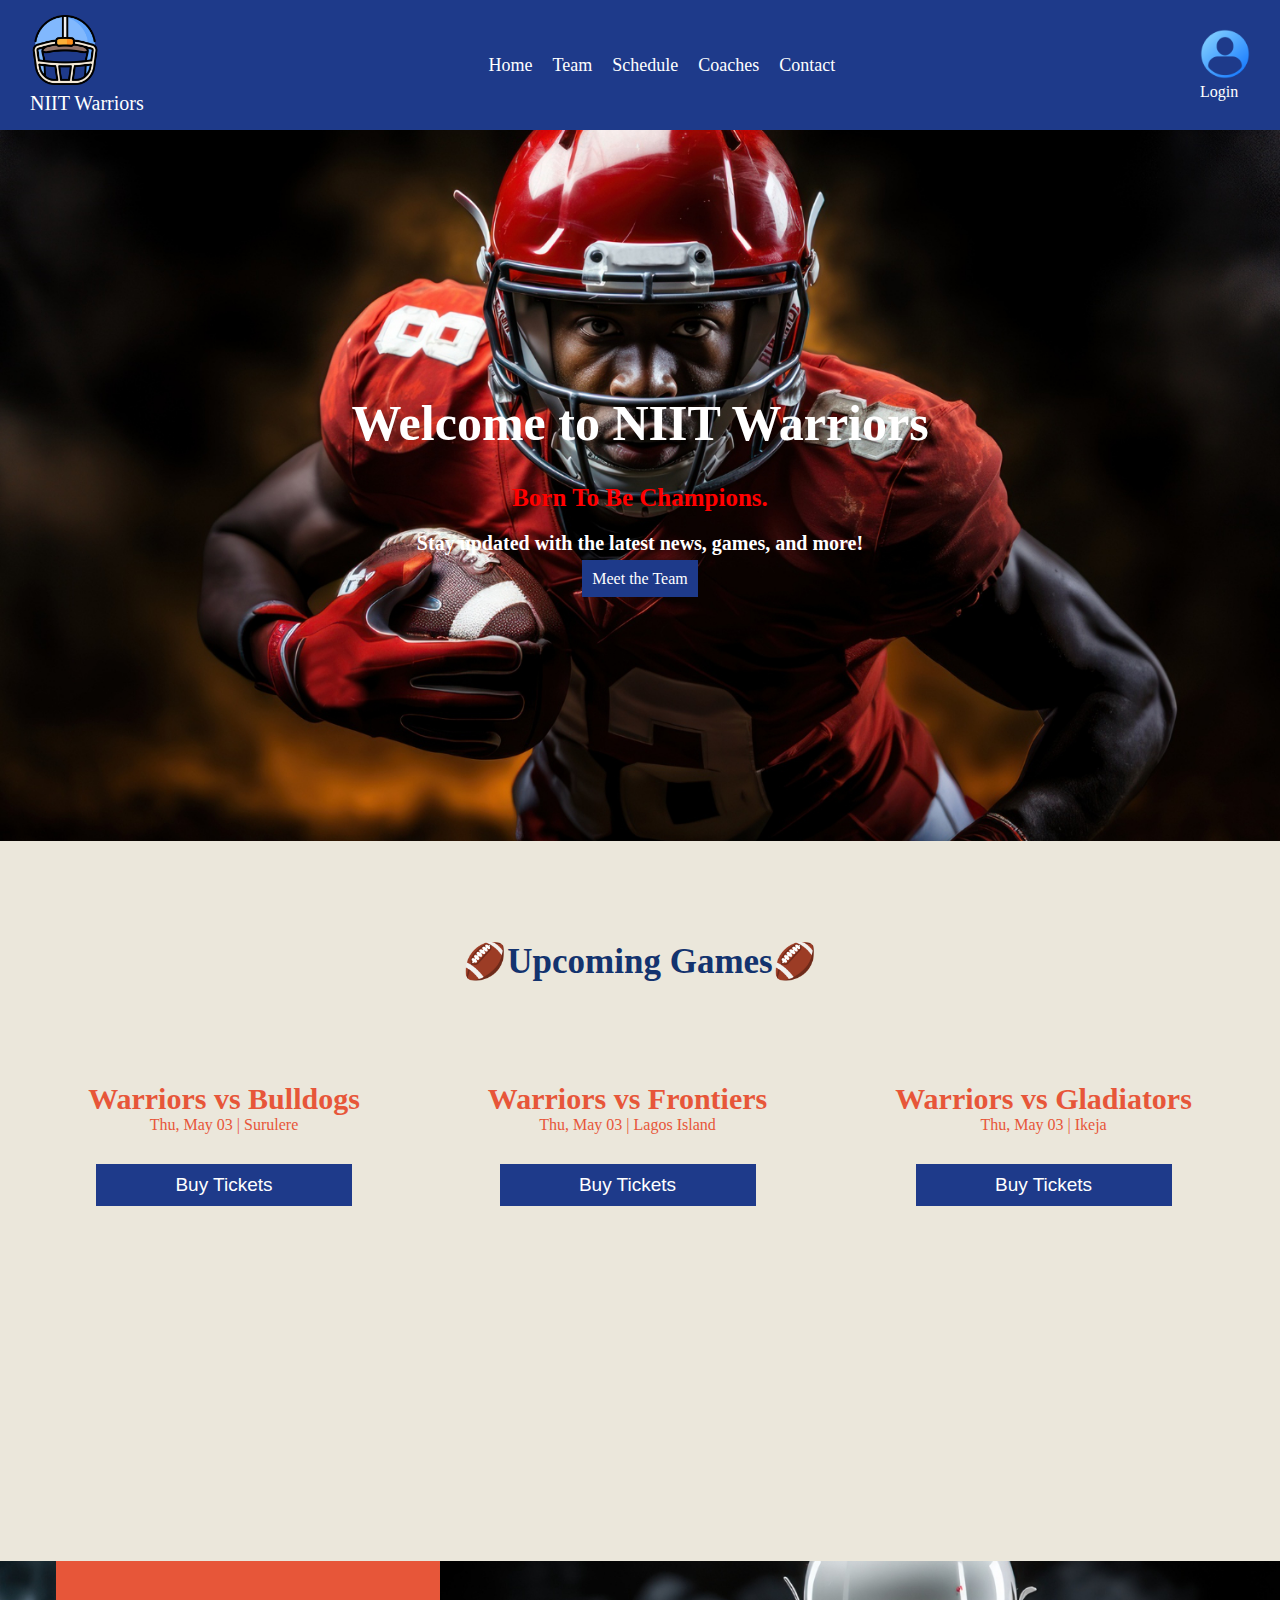
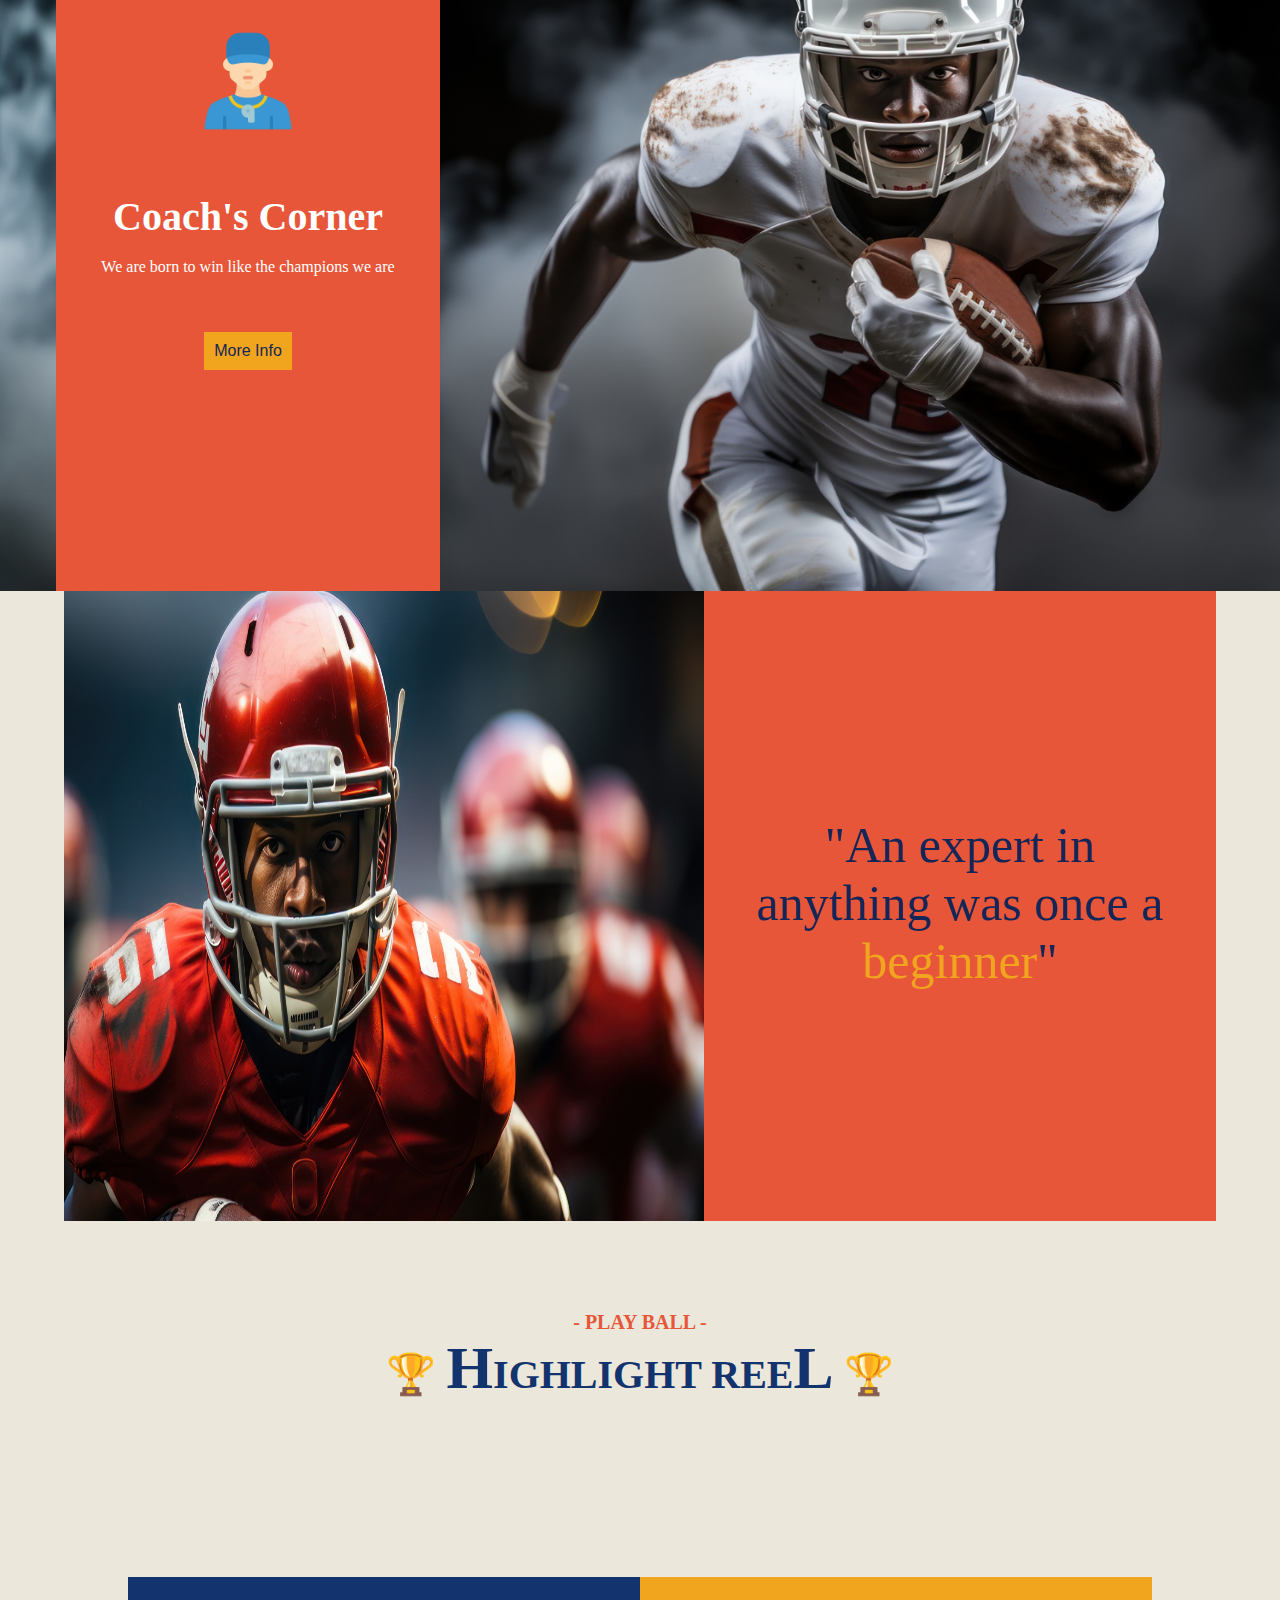
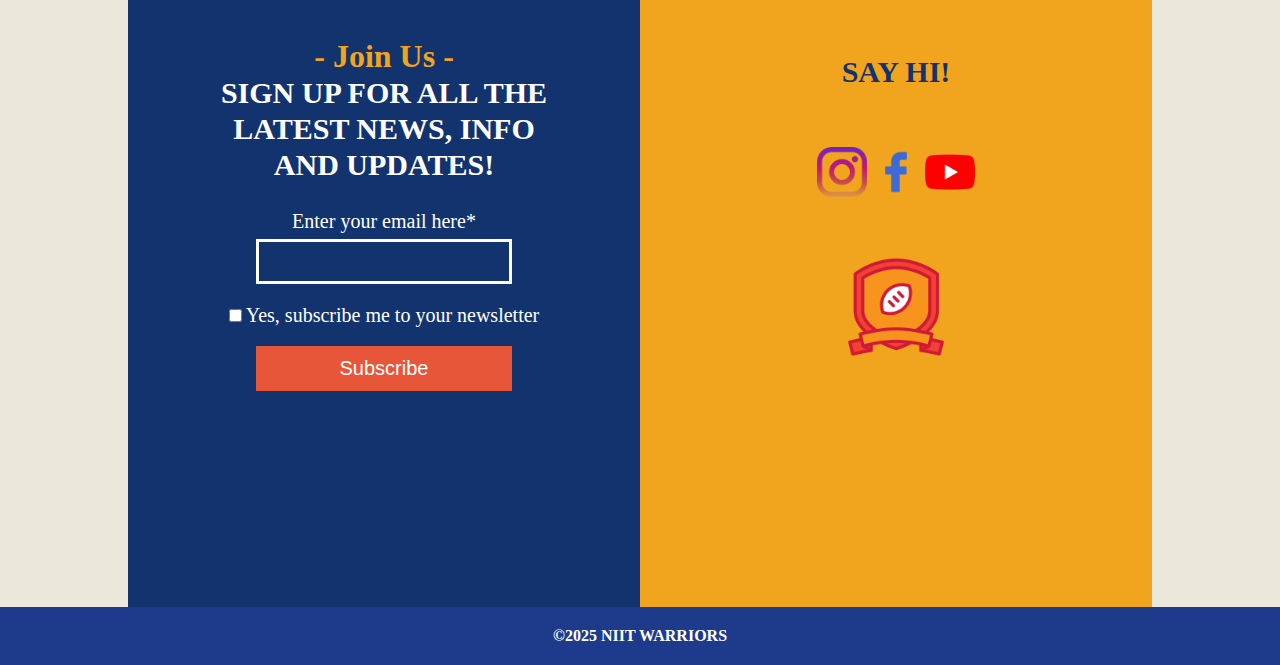
==== index.html @ 0acc8f18 "Add files via upload" ====
<!DOCTYPE html>
<html>
<head>
    <meta charset='utf-8'>
    <meta http-equiv='X-UA-Compatible' content='IE=edge'>
    <title>NIIt Warriors</title>
    <meta name='viewport' content='width=device-width, initial-scale=1'>
    <link rel="shortcut icon" href="images/football-helmet.png" type="image/x-icon">
    <link rel='stylesheet' type='text/css' media='screen' href='css/style.css'>
    <script src='main.js'></script>
</head>
<body>
    <nav class="navbar">
        <div class="logo">
            <a href="index.html"><img src="images/football-helmet.png" alt="logo" style="width: 70px;"></a> 
            <br>
            <p>NIIT Warriors</p> 
        </div>
        <ul class="nav-links">
            <li><a href="index.html">Home</a></li>
            <li><a href="teams.html">Team</a></li>
            <li><a href="schedule.html">Schedule</a></li>
            <li><a href="coach.html">Coaches</a></li>
            <li><a href="contact.html">Contact</a></li>
        </ul>
        <div class="search-bar">
            <!-- <input type="text" placeholder="Search..."> -->
            <img src="images/user (1).png" alt="login" style="width: 50px;">
            <p>Login</p>
        </div>
    </nav>

    <!-- <div>
        <img src="images/amefootball1.jpg" alt="football" style="width: 100%;">
    </div> -->

    <section class="hero">
        <div class="hero-text">
            <h1>Welcome to NIIT Warriors</h1>
            <p> <span>Born To Be Champions.</span> <br> Stay updated with the latest news, games, and more!</p>
            <a href="teams.html" class="btn">Meet the Team</a>
        </div>
    </section>

    <section class="upcoming-games">
            <h1>🏈Upcoming Games🏈</h1>
            <div class="games">
                <div class="game1">
                 <h1>Warriors vs Bulldogs</h1>
                <p>Thu, May 03 | Surulere</p>
                <button class="tkt-btn">Buy Tickets</button>
                </div>
                <div class="game2">
                 <h1>Warriors vs Frontiers</h1>
                <p>Thu, May 03 | Lagos Island</p>
                <button class="tkt-btn">Buy Tickets</button>
                </div>
                <div class="game3">
                 <h1>Warriors vs Gladiators</h1>
                <p>Thu, May 03 | Ikeja</p>
                <button class="tkt-btn">Buy Tickets</button>
                </div>
            </div>
    </section>

    <section class="coach-corner">
        <div class="coach">
            <img src="/images/coach.png" alt="coach" style="width: 100px;">
            <h1>Coach's Corner</h1>
            <p>We are born to win like the champions we are</p>
            <a href="coach.html"><button class="coach-btn">More Info</button></a>
        </div>
    </section>

    <section class="coach-container">
        <img src="/images/amefootball2.jpg" alt="coach" style="width: 50vw; max-width: 100%;">
        <div class="c-text">
            "An expert in <br> anything was once a <br> <span>beginner</span>"
        </div>
    </section>

    <section class="video-section">
        <h1>- PLAY BALL -</h1>
        <h2>🏆 <span>H</span>IGHLIGHT REE<span>L</span> 🏆</h2>
        <video src="footballvid.mp4" autoplay loop style="width: 80vw; border: none; margin-top: 20px;"></video>
    </section>

    <section class="newsletter">
        <div class="join-us">
            <h1>- Join Us -</h1>
            <h2>SIGN UP FOR ALL THE <br> LATEST NEWS, INFO <br> AND UPDATES!</h2>
              <br>
              <div class="email">
                <label for="email">Enter your email here*</label> <br>
            <input type="email" name="email" id="email">
              </div>
            <br>
            <div>
                 <input type="checkbox" name="newsletter" id="newsletter">
            <label for="newsletter">Yes, subscribe me to your newsletter</label>
            </div>
           
            <br>
            <button class="subscribe-btn">Subscribe</button>
        </div>

        <div class="socials">
            <h1>SAY HI!</h1>
            <!-- <img src="/images/ig.webp" alt="ig"> -->
             <div class="icons">
                <img src="/images/instagram.png" alt="instagram" style="width: 50px;">
                <img src="/images/facebook.png" alt="facebook" style="width: 50px;">
                <img src="/images/youtube.png" alt="youtube" style="width: 50px;">
             </div>

             <img src="/images/football.png" alt="football" style="width: 100px;">
        </div>
    </section>

    <footer class="home-footer">
        &copy;2025 NIIT WARRIORS
    </footer>
</body>
</html>
---- css/style.css ----
* {
    margin: 0;
    padding: 0;
    box-sizing: border-box;
}

/* Navbar styling */
.navbar {
    background-color: #1E3A8A; /* Deep blue color for the navbar */
    padding: 15px 30px;
    display: flex;
    justify-content: space-between;
    align-items: center;
    position: sticky;
    top: 0;
    z-index: 1000;
}

.navbar .logo a {
    color: #fff;
    font-size: 28px;
    font-weight: bold;
    text-decoration: none;
    letter-spacing: 2px;
}

.logo p {
    color: white;
    font-size: 20px;
}

.nav-links {
    list-style: none;
    display: flex;
}

.nav-links li {
    margin-right: 20px;
}

.nav-links a {
    color: #fff;
    font-size: 18px;
    text-decoration: none;
    font-weight: 500;
    transition: color 0.3s ease;
}

.nav-links a:hover {
    color: #FFD700; /* Golden color for hover effect */
}

.search-bar input {
    padding: 8px 12px;
    font-size: 16px;
    border: none;
    border-radius: 20px;
    outline: none;
    transition: background-color 0.3s ease;
}

.search-bar input:focus {
    background-color: #F1F5F9;
}

.search-bar p {
    color: white;
}

.hero {
    background-image: url("/images/amefootball1.jpg");
    color: white;
    height: 79vh;
    background-position: center;
    background-size: cover;
    background-color: #1E3A8A;
    /* background-blend-mode: overlay; */
}

.hero-text {
   text-align: center; 
   padding-top: 27vh;
   line-height: 2;
}

.hero-text h1 {
    font-size: 50px;
}

.hero-text p {
    font-size: 20px;
    color: white;
    font-weight: bolder;
}

.hero-text p span {
    color: red;
    font-size: 25px;
}

.btn {
    color: white;
    text-decoration: none;
    background-color: #1E3A8A;
    padding: 10px;
}

.btn:hover {
    background-color: #142657;
    text-decoration: underline wavy red;
}

.games {
    display: flex;
    gap: 10vw;
    justify-content: center;
}

.upcoming-games {
    text-align: center;
    background-color: #ebe7db;
    /* background-image: url("/images/ftbg.jpg"); */
    height: 80vh;
    background-size: cover;
    background-position: center;
    /* background-image: url(/images/bg.jpg); */
}

.upcoming-games h1 {
    padding-top: 100px;
    color: #13336e;
    font-size: 35px;
}

.games h1 {
    color: #e75639;
    font-size: 30px;
}

.games p {
    color: #e75639;
}

.tkt-btn {
    margin-top: 30px;
    background-color: #1E3A8A;
    padding: 10px;
    width: 20vw;
    color: white;
    border: none;
    text-align: center;
    font-size: 19px;
}

.coach-corner {
    background-image: url(/images/amefootball3.jpg);
    height: 70vh;
    background-position: center;
    background-size: cover;
}

.coach {
    background-color: #e75639;
    color: white;
    width: 30VW;
    height: 70VH;
    line-height: 1.8;
    padding-top: 70px;
    text-align: center;
    margin-left: 56px;
}

.coach H1 {
    font-size: 40PX;
    margin-top: 40px;
}

.coach-btn {
    background-color: #f1a41d;
    border: none;
    padding: 10px;
    font-size: 16px;
    color: #142657;
    margin-top: 50px;
    cursor: pointer;
}

.coach-container {
    /* background-image: url(/images/amefootball2.jpg); */
    background-position: center;
    background-size: cover;
    height: 70vh;
    display: flex;
    justify-content: center;
    background-color:  #ebe7db;
}

.c-text {
    background-color: #e75639;
    width: 40vw;
    text-align: center;
    font-size: 50px;
    padding-top: 25vh;
    color: #142657;
}

.c-text span {
    color: #f1a41d;
}

.video-section {
    background-color: #ebe7db;
    padding-top: 10vh;
    text-align: center;
}

.video-section h1 {
    font-size: 20px;
    color: #e75639;
}

.video-section h2 {
    font-size: 40px;
    color: #13336e;
}

.video-section h2 span {
    font-size: 60px;
    color: #13336e;
}

.join-us {
    background-color: #13336e;
    padding: 40px;
    width: 40vw;
    text-align: center;
}

.join-us h1 {
    color: #f1a41d;
    padding-top: 20px;
}

.join-us h2 {
    color: white;
    font-size: 30px;
}

label {
    color: white;
    font-size: 20px;
}

.email {
    line-height: 1.8;
}

.email input {
    width: 20vw;
    height: 5vh;
    background: none;
    border: white solid 3px;
}

.newsletter {
    background-color:  #ebe7db;
    line-height: 1.2;
    display: flex;
    justify-content: center;
    height: 70vh;
    /* padding-bottom: 10px; */
}

.socials {
        /* padding-top: 40px; */
        background-color: #f1a41d;
        /* padding: 40px; */
        width: 40vw;
        text-align: center;
        line-height: 5;
}

.socials h1 {
    padding-top: 20px;
    font-size: 30px;
    color: #13336e;
    font-weight: bold;
}

.icons {
    /* display: flex; */
    margin-bottom: 25px;
}

.subscribe-btn {
    width: 20vw;
    height: 5vh;
    background-color: #e75639;
    border: none;
    color: white;
    /* font-weight: bold; */
    font-size: 20px;
}

footer {
    background-color: #1E3A8A;
    color: white;
    text-align: center;
    font-weight: bold;
    padding: 20px;
}

.team-hero {
    background-color: #e75639;
    padding: 40px;
    text-align: center;
    color: white;
    font-family: sans-serif;
    font-weight: bold;
}

.images {
    display: grid;
    grid-template-columns: repeat(2, 1fr);
    gap: 10px;
    background-color: #ebe7db;
}

.images img {
    width: 100%;
    height: auto;
}

.current-roster {
    text-align: center;
    background-color: #ebe7db;
}

.current-roster h1 {
    padding-top: 50px;
    color: #13336e;
}

.current-roster {
    color: #13336e;
    font-size: 19px;
}

.roster {
    /* margin: 20px; */
    padding: 40px;
    background-color: #ebe7db;
    /* display: flex; */
    padding-left: 32vw;
}

.roster-icon {
    display: flex;
    gap: 20%;
    padding-top: 20px;
    
}

.roster-name {
    display: flex;
    gap: 10vw;
    /* margin: 10px; */
    border-top: #e75639 solid 5px;
    width: 34vw;
    margin-top: 10px;
}

.roster-container {
    display: flex;
    gap: 10vw;
    /* margin: 10px; */
    border-top: #e75639 solid 5px;
    width: 34vw;
    margin-top: 10px;
}

.roster-text {
    padding-top: 10px;
    line-height: 1.8;
    color: #13336e;
    font-size: 18px;
}

.roster-no {
    padding-top: 10px;
    line-height: 1.8;
    color: #e75639;
    font-size: 18px;
}

.roster-no span {
    color: #13336e;
    font-size: 10px;
}

.join-now {
     background-color: #ebe7db;
     text-align: center;
     padding-top: 10vh;
}

.join-now h1 {
     color: #e75639;
}

.join-now h2 {
     color: #13336e;
     font-size: 30px;
}

.join-now label, .join-now input {
     color: #13336e;
     font-size: 22px;
}

.team-check {
    padding-bottom: 5vh;
}

.schedule-header {
    background-color: #e75639;
    padding: 40px;
    color: white;
    text-align: center;
    font-weight: bold;
    font-family: sans-serif;
}

.match {
    background-color: #13336e;
    color: white;
    padding: 10px;
    width: 23vw;
    height: 40vh;
    text-align: center;
}

.match p {
    font-size: 20px;
    color: #f1a41d;
}

.match  h1{
    color: #f1a41d;
    font-size: 40px;
}

.buy-btn {
    background-color: #e75639;
    border: none;
    padding: 10px;
    width: 10vw;
    /* margin-left: vw; */
    font-weight: 10px;
    color: white;
    font-size: 16px;
}

.matches {
    display: grid;
    grid-template-columns: repeat(4, 1fr);
    gap: 20px;
    padding: 10px;
    background-color: #ebe7db;
}

.location h1 {
    text-align: center;
    color: #13336e;
    font-size: 30px;
}

.location p {
    text-align: center;
    color: #13336e;
    font-size: 18px;
}

.location {
    background-color: #ebe7db;
    padding-top: 15vh;
    line-height: 1.3;
}

iframe {
    margin-left: 15vw;
    margin-top: 20px;
}

.sub-btn {
    width: 15vw;
    margin-left: 5vw;
    border: none;
    padding: 5px;
    color: white;
    /* background-color: #13336e; */
    cursor: pointer;
}

.coach-header {
    text-align: center;
    color: #e75639;
    font-size: 25px;
    padding-top: 30px;
    background-color: #ebe7db;
}

.coach-header p {
    font-size: 18px;
}

.coach1 {
    /* color: white; */
    background-color: #13336e;
    width: 30vw;
    height: 110vh;
}

.our-coaches {
    display: flex;
    gap: 10vw;
    justify-content: center;
    margin-top: 70px;
    background-color: #ebe7db;
    padding-bottom: 20px;
}

.coach1 h3, .coach2 h3 {
    padding-top: 30px;
}

.coach1 h4, .coach2 h4 {
    color: white;
    padding-top: 10px;
    font-size: 15px;
}

.coach1 p, .coach2 p {
    color: white;
    font-size: 15px;
    margin-top: 18px;
    padding: 10px;
}

.coach2 {
    background-color: #13336e;
    width: 30vw;
    height: 110vh;
}

.contact-header {
    text-align: center;
    padding-top: 50px;
    color: #13336e;
    font-size: 20px;
    line-height: 1.5;
    background-color: #ebe7db;
}

.contact-header h2 {
    font-size: 19px;
}

.contact-header p {
    font-size: 16px;
    padding-top: 10px;
}

form {
    background-color: #ebe7db;
    display: grid;
}

.contacti {
    color: #13336e;
    font-weight: bold;
    font-size: 18px;
    margin-left: 25vw;
}

.contact1 {
    padding-top: 25px;
}

.contacti {
    width: 50vw;
    height: 40px;
    margin-left: 25vw;
}

.submit {
    border: none;
    background-color: #13336e;
    color: white;
    font-size: 25px;
    text-align: center;
    padding: 5px;
    width: 50vw;
    height: 40px;
    margin-left: 25vw;
}

.locate h1 {
    color: #13336e;
    text-align: center;
    padding-top: 50px;
}

.locate {
    background-color: #ebe7db;
    padding-bottom: 20px;
}


.team-section {
    padding: 50px;
    background: #f4f4f4;
    text-align: center;
}

.team-section h1 {
    font-size: 2.5em;
    margin-bottom: 30px;
    color: #333;
}

.team-container {
    display: flex;
    flex-wrap: wrap;
    justify-content: center;
    gap: 20px;
    margin-top: 20px;
}

.team-member {
    background: white;
    border-radius: 10px;
    box-shadow: 0 2px 10px rgba(0, 0, 0, 0.1);
    padding: 20px;
    width: 250px; /* Fixed width for consistency */
    transition: transform 0.3s;
}

.team-member:hover {
    transform: scale(1.05); /* Slight zoom on hover */
}

.team-member img {
    width: 100%;
    border-radius: 10px;
}

.team-member h2 {
    font-size: 1.5em;
    margin-top: 10px;
    color: #333;
}

.team-member p {
    font-size: 1em;
    color: #666;
}


@media (max-width: 768px) {
    .navbar {
        flex-direction: column;
        align-items: flex-start;
    }

    .nav-links {
        width: 100%;
        margin-top: 15px;
        flex-direction: column;
        align-items: flex-start;
    }

    .nav-links li {
        margin-right: 0;
        margin-bottom: 10px;
    }

    .hero-text h1 {
        font-size: 35px;
        font-weight: bold;
        text-align: center;
    }

    /* .hero-text h1 span {
        color: lightblue;
    } */

    .hero-text p {
        font-size: 18px;
    }

    .hero-text {
        padding-top: 25vh;
    }

    .hero {
        height: 82vh;
    }

    .upcoming-games h1 {
        font-size: 25px;
        margin: 0;
        padding: 0;
    }

    .games {
        flex-direction: column;
    }

    .upcoming-games h1 {
        padding-top: 20px;
    }

    .tkt-btn {
        width: 50vw;
        margin-top: 2px;
    }

    .upcoming-games {
        background-size: auto;
        height: 65vh;
    }

    .coach-corner {
        width: 100vw;
        height: 80vh;
        background-position: center;
    }

    .coach {
        width: 50vw;
        margin: 0;
        height: 80vh;
    }

    .coach-container {
        /* justify-content: left; */
        height: 30vh;
        background: none;    
    }

    .c-text {
        font-size: 20px;
        padding-top: 10vh;
        overflow: hidden;
        width: 50vw;
    }

    .coach-container img {
        width: 50vw;
    }

    .video-section h2 {
        font-size: 23px;
        padding: 10px;
    }

    .video-section h2 span {
        font-size: 40px;
    }

    .newsletter {
        flex-direction: column;
        
    }

    .join-us {
        width: 100vw;
        margin-top: 80vh;
    }

    .socials {
        width: 100vw;
    }

    .email input {
        width: 50vw;
    }

    .subscribe-btn {
        width: 50vw;
    }

    .home-footer {
        /* position: absolute; */
        margin-top: 65vh;
    }

    .team-hero h1 {
        font-size: 25px;
    }

    .current-roster p {
        font-size: 15px;
    }

    .current-roster h1 {
        font-size: 25px;
    }
    .roster {
         padding-left: 20vw;
    }

    .roster-name {
         width: 63vw;
    }

    .roster-text {
         font-size: 10px;
    }

    .roster-no {
        font-size: 10px;
    }

    .match h1 {
        font-size: 20px;
        padding-top: 10px;
    }

    .match p {
        font-size: 14px;
    }

    .match {
        width: 45vw;
        height: 30vh;
    }

    .matches {
        grid-template-columns: repeat(2, 1fr);
    }

    .buy-btn {
        width: 30vw;
        font-size: 15px;
    }

    .schedule-header {
        font-size: 10px;
        padding: 20px;
    }

    iframe {
        width: 80vw;
        margin-left: 10vw;
        /* margin-top: 0; */
    }

    .location {
        padding-top: 20px;
    }

    .coach-header p {
        font-size: 102x;
    }

    .coach1, .coach2 {
        height: 110vh;
        width: 100vw;
    }

    .coach1 img {
         width: 100%;

    }

    .our-coaches {
        gap: 20px;
    
    }

    .contacti {
        /* margin: 0; */
        width: 90vw;
        margin-left: 20px;
        padding-top: 20px;
    }
    .team-container {
        flex-direction: column; /* Stack elements on small screens */
        align-items: center;
        }
    
        .team-member {
            width: 90%; /* Full width for mobile */
        }
    
}
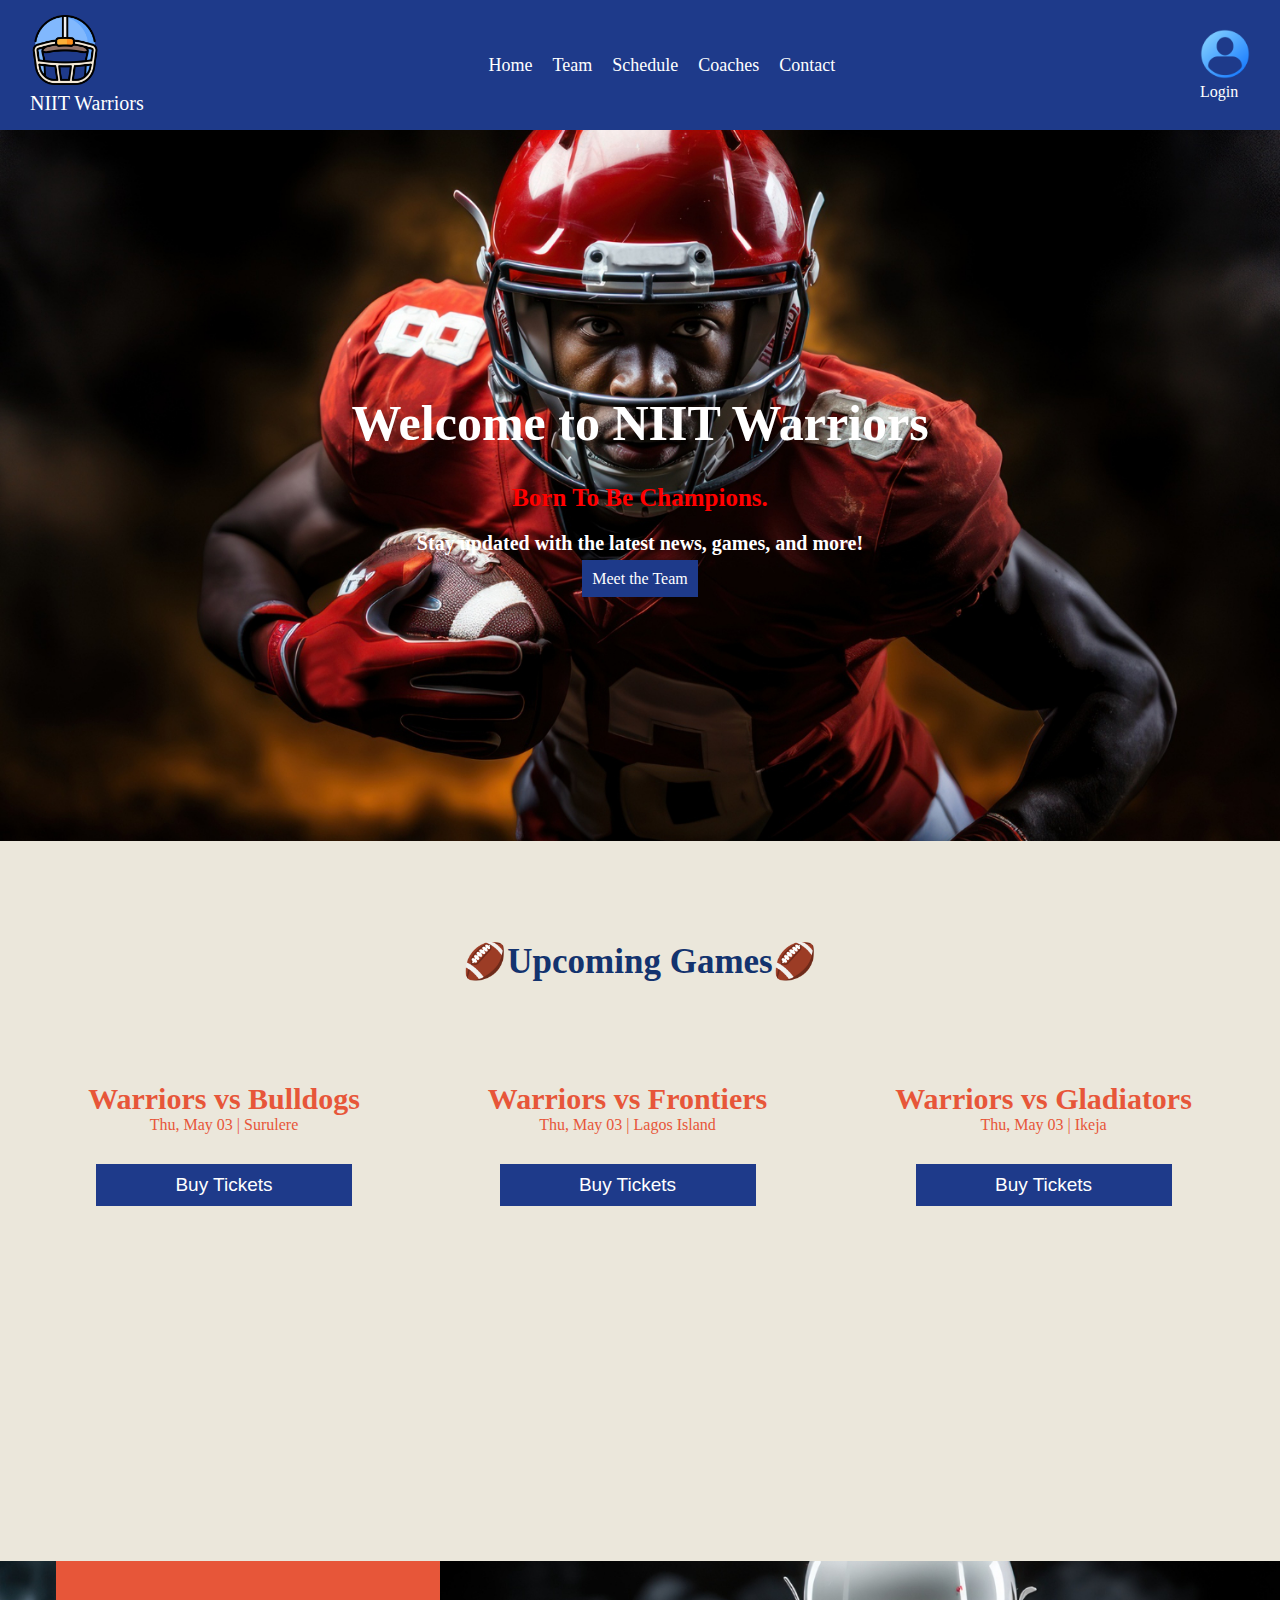
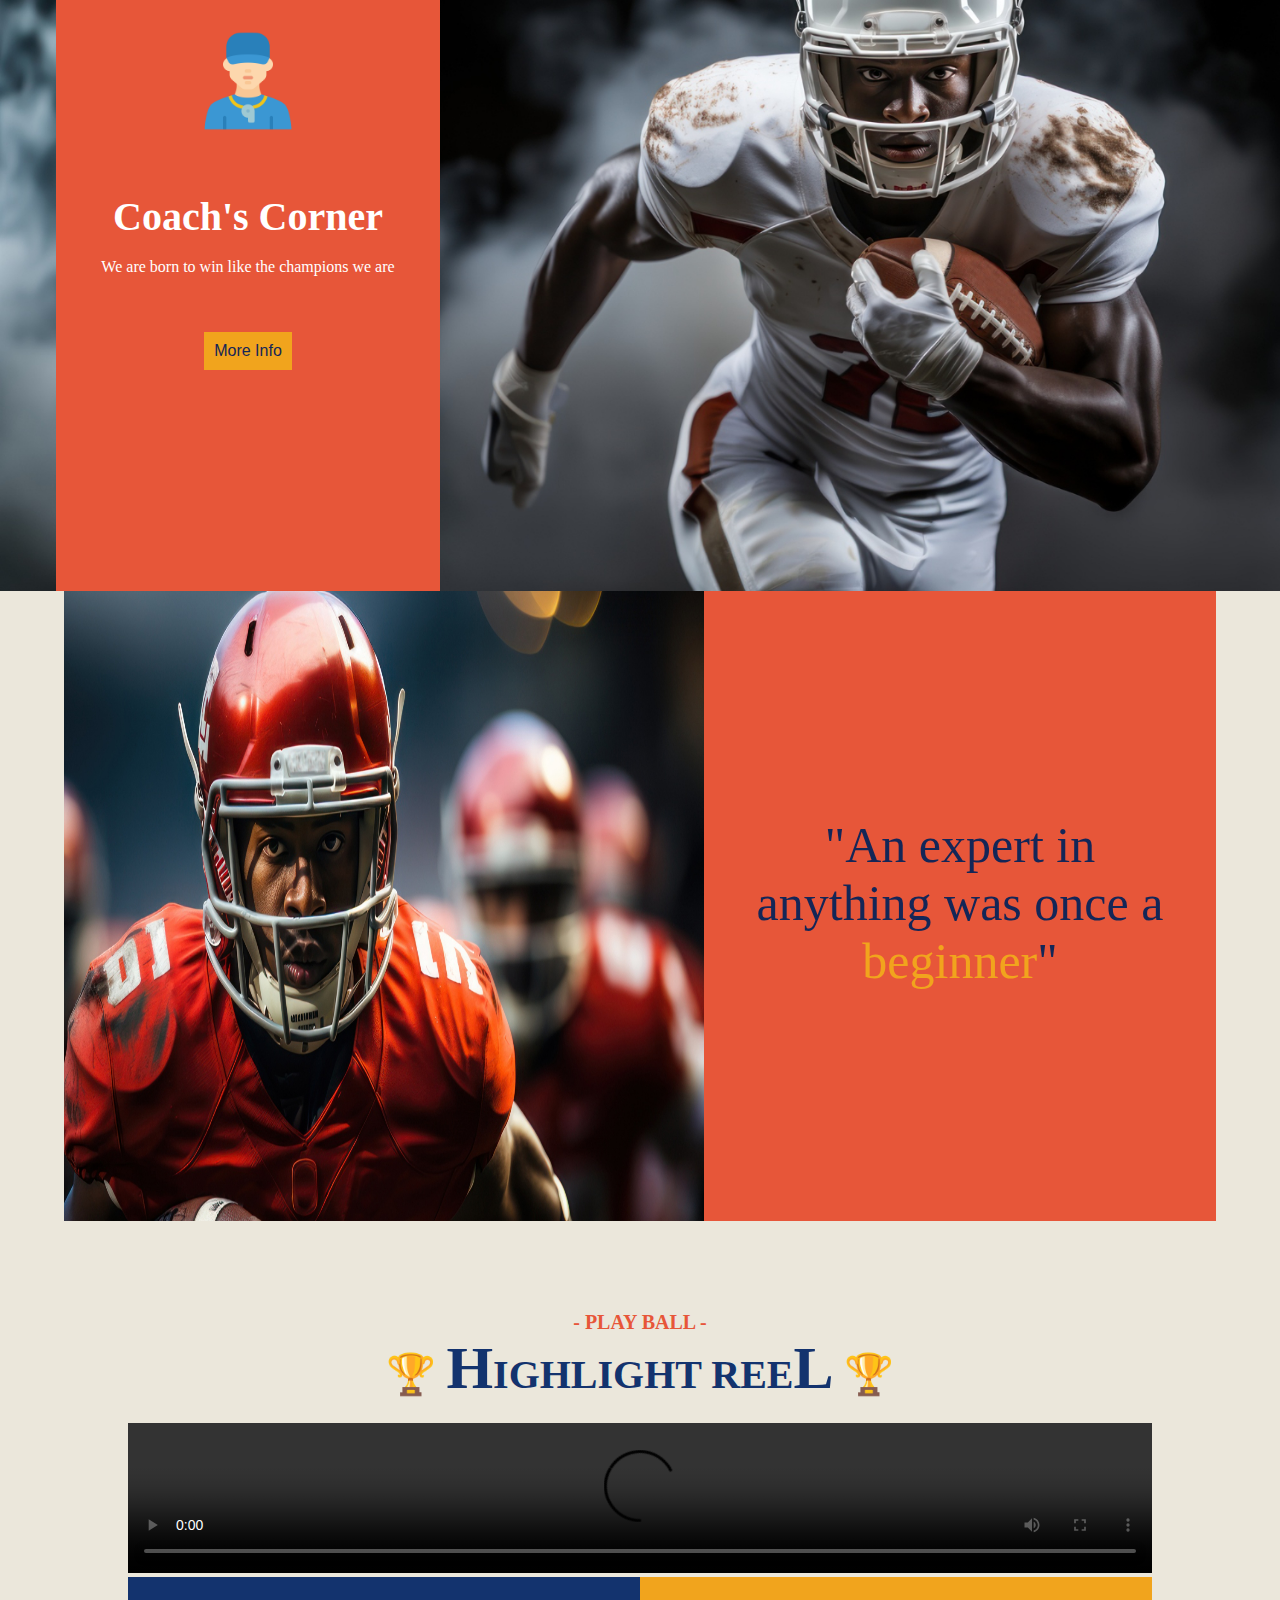
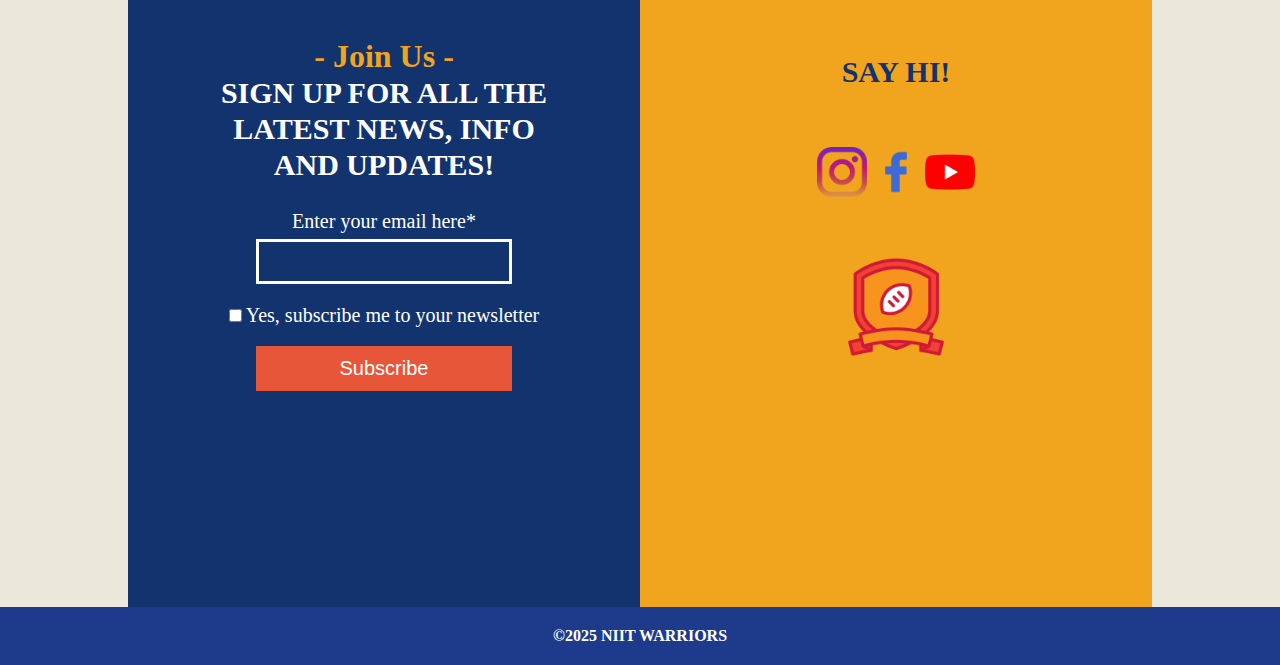
==== commit 7355df32: "Add files via upload" ====
--- a/index.html
+++ b/index.html
@@ -25,7 +25,7 @@
         </ul>
         <div class="search-bar">
             <!-- <input type="text" placeholder="Search..."> -->
-            <img src="images/user (1).png" alt="login" style="width: 50px;">
+            <a href="login.html"><img src="images/user (1).png" alt="login" style="width: 50px;"></a>
             <p>Login</p>
         </div>
     </nav>
@@ -82,7 +82,7 @@
     <section class="video-section">
         <h1>- PLAY BALL -</h1>
         <h2>🏆 <span>H</span>IGHLIGHT REE<span>L</span> 🏆</h2>
-        <video src="footballvid.mp4" autoplay loop style="width: 80vw; border: none; margin-top: 20px;"></video>
+        <video src="footballvid.mp4" autoplay loop controls style="width: 80vw; border: none; margin-top: 20px;"></video>
     </section>
 
     <section class="newsletter">
--- a/css/style.css
+++ b/css/style.css
@@ -504,10 +504,12 @@
 
 .coach-header {
     text-align: center;
-    color: #e75639;
+    /* color: #e75639; */
     font-size: 25px;
     padding-top: 30px;
     background-color: #ebe7db;
+    /* color: #13336e; */
+    color:#13336e;
 }
 
 .coach-header p {
@@ -619,14 +621,16 @@
 
 .team-section {
     padding: 50px;
-    background: #f4f4f4;
-    text-align: center;
+    /* background: #f4f4f4; */
+    text-align: center;
+    background-color: #ebe7db;
 }
 
 .team-section h1 {
     font-size: 2.5em;
     margin-bottom: 30px;
-    color: #333;
+    /* color: #333; */
+    color: #13336e;
 }
 
 .team-container {
@@ -658,19 +662,28 @@
 .team-member h2 {
     font-size: 1.5em;
     margin-top: 10px;
-    color: #333;
+    /* color: #333; */
+    color: #13336e;
 }
 
 .team-member p {
     font-size: 1em;
-    color: #666;
+    /* color: #666; */
+    color: #13336e;
+}
+
+.team-member h3 {
+    font-weight: bold;
+    font-size: 14px;
+    color:#13336e;
 }
 
 
 @media (max-width: 768px) {
     .navbar {
-        flex-direction: column;
+        /* flex-direction: column; */
         align-items: flex-start;
+        gap: 60px;
     }
 
     .nav-links {
@@ -696,7 +709,8 @@
     } */
 
     .hero-text p {
-        font-size: 18px;
+        font-size: 20px;
+        margin-bottom: 5vh;
     }
 
     .hero-text {
@@ -728,32 +742,55 @@
 
     .upcoming-games {
         background-size: auto;
-        height: 65vh;
+        height: 75vh;
     }
 
     .coach-corner {
         width: 100vw;
-        height: 80vh;
+        height: 75vh;
         background-position: center;
+    }   
+
+    .coach-corner p {
+        font-size: 15.5px;
+    }
+
+    .coach-corner h1 {
+        font-size: 35px;
+        line-height: normal;
+        margin-bottom: 10px;
+    }
+
+    .coach-btn {
+        width: 30vw;
     }
 
     .coach {
         width: 50vw;
         margin: 0;
         height: 80vh;
+        padding-top: 50px;
     }
 
     .coach-container {
         /* justify-content: left; */
-        height: 30vh;
-        background: none;    
+        height: 45vh;
+        background: url(/images/amefootball2.jpg);
+        background-position: center;
+        bacground-size: cover;
+    }
+
+    .coach-container img {
+        display: none;
     }
 
     .c-text {
-        font-size: 20px;
-        padding-top: 10vh;
+        font-size: 30px;
+        padding-top: 12vh;
         overflow: hidden;
         width: 50vw;
+        /* float: right; */
+        margin-left: 50vw;
     }
 
     .coach-container img {
@@ -770,8 +807,11 @@
     }
 
     .newsletter {
-        flex-direction: column;
-        
+        flex-direction: column; 
+    }
+
+    .newsletter h2 {
+        font-size: 25px;
     }
 
     .join-us {
@@ -793,7 +833,7 @@
 
     .home-footer {
         /* position: absolute; */
-        margin-top: 65vh;
+        margin-top: 68vh;
     }
 
     .team-hero h1 {
@@ -802,13 +842,17 @@
 
     .current-roster p {
         font-size: 15px;
+        padding: 10px;
+        padding-top: 0;
     }
 
     .current-roster h1 {
         font-size: 25px;
+        padding-top: 0;
     }
     .roster {
-         padding-left: 20vw;
+         padding-left: 20vw;  
+         padding-top: 0;  
     }
 
     .roster-name {
@@ -821,6 +865,14 @@
 
     .roster-no {
         font-size: 10px;
+    }
+
+    .sub-btn {
+        width: 30vw;
+    }
+
+    .join-now {
+        padding: 5px;
     }
 
     .match h1 {
@@ -862,7 +914,8 @@
     }
 
     .coach-header p {
-        font-size: 102x;
+        font-size: 15px;
+        padding: 0 6px;
     }
 
     .coach1, .coach2 {
@@ -870,14 +923,22 @@
         width: 100vw;
     }
 
+    .coach2 {
+        /* margin-bottom: 0; */
+        /* padding-bottom: 0; */
+    }
+
     .coach1 img {
          width: 100%;
-
+         padding: 0;
     }
 
     .our-coaches {
         gap: 20px;
-    
+        flex-direction: column;
+        /* width: 10vw; */
+        justify-content: center;
+        text-align: center;
     }
 
     .contacti {
@@ -892,7 +953,17 @@
         }
     
         .team-member {
-            width: 90%; /* Full width for mobile */
+            width: 100%; /* Full width for mobile */
+        }
+        
+        .team-member h2 {
+            font-size: 30px;
+        }
+
+        .team-member h3 {
+            font-size: 15px;
+            margin-bottom: 5px;
+            font-weight: bold;
         }
     
 }